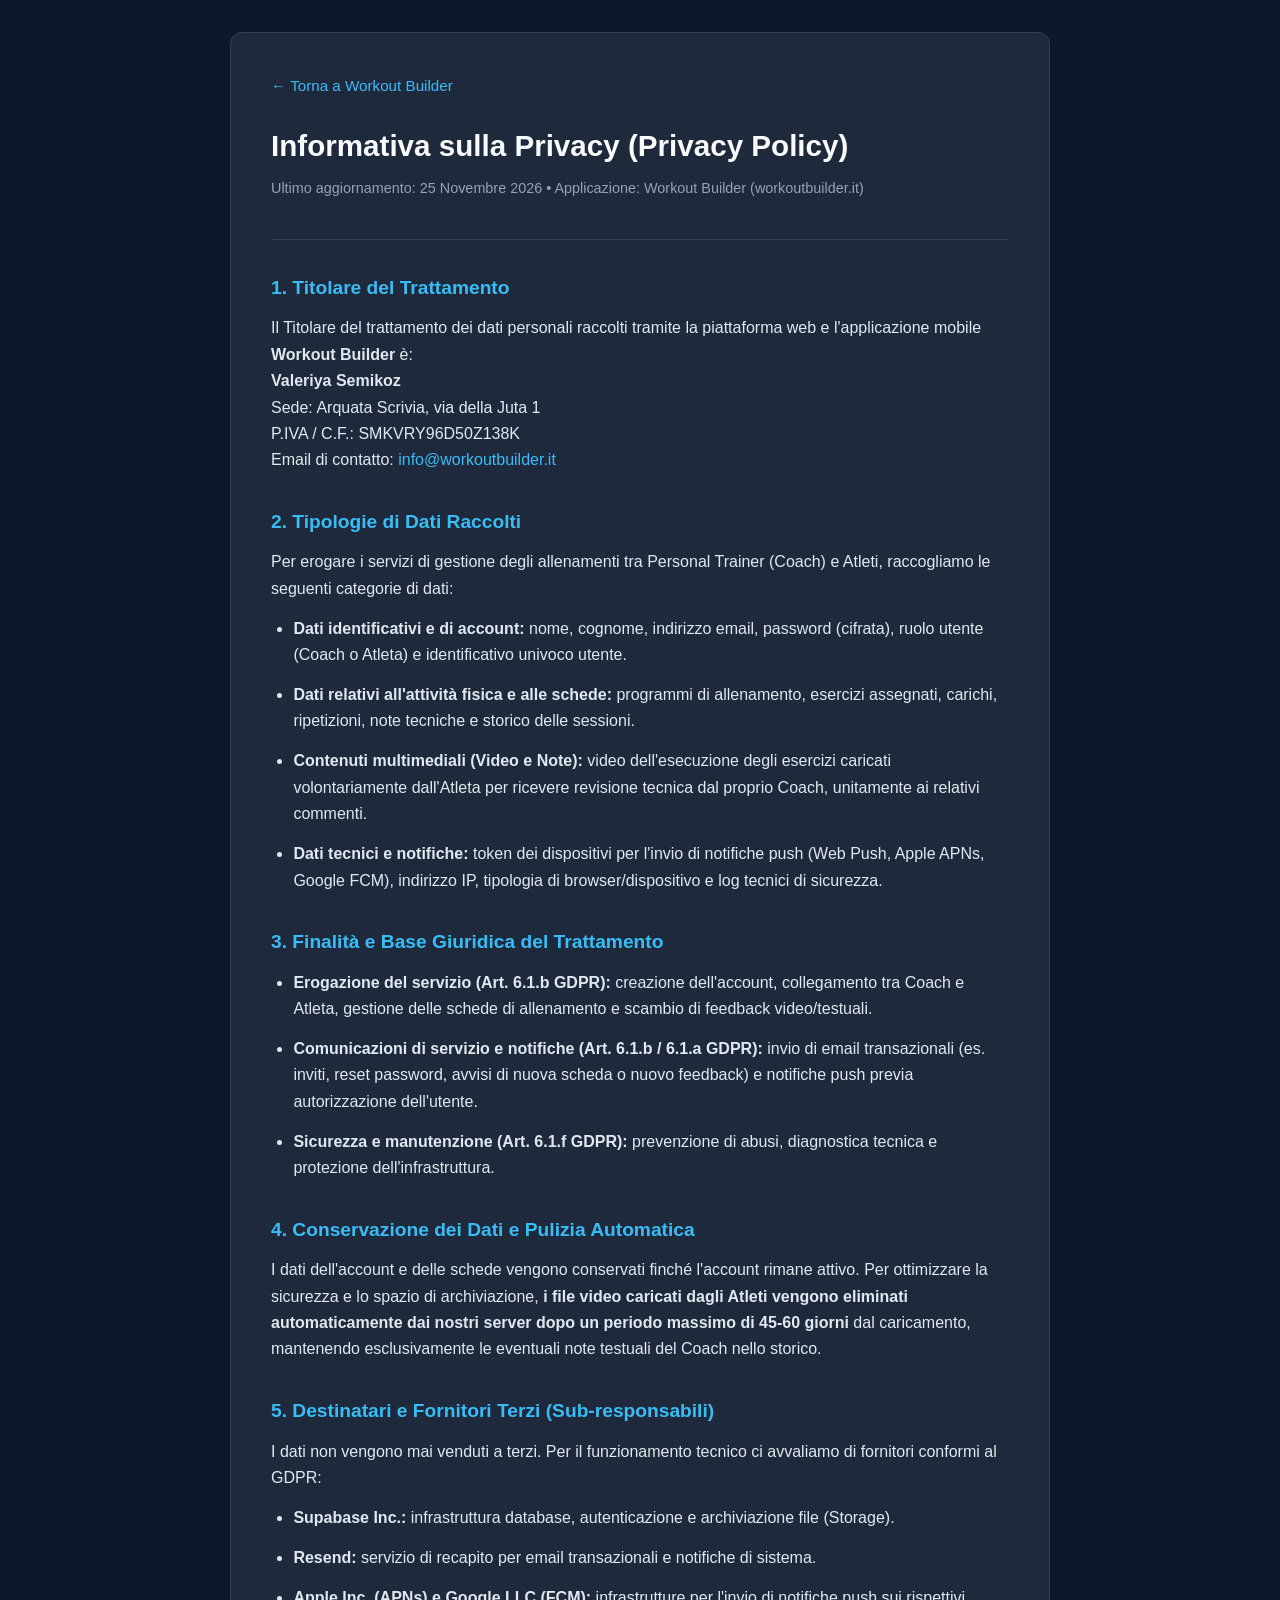
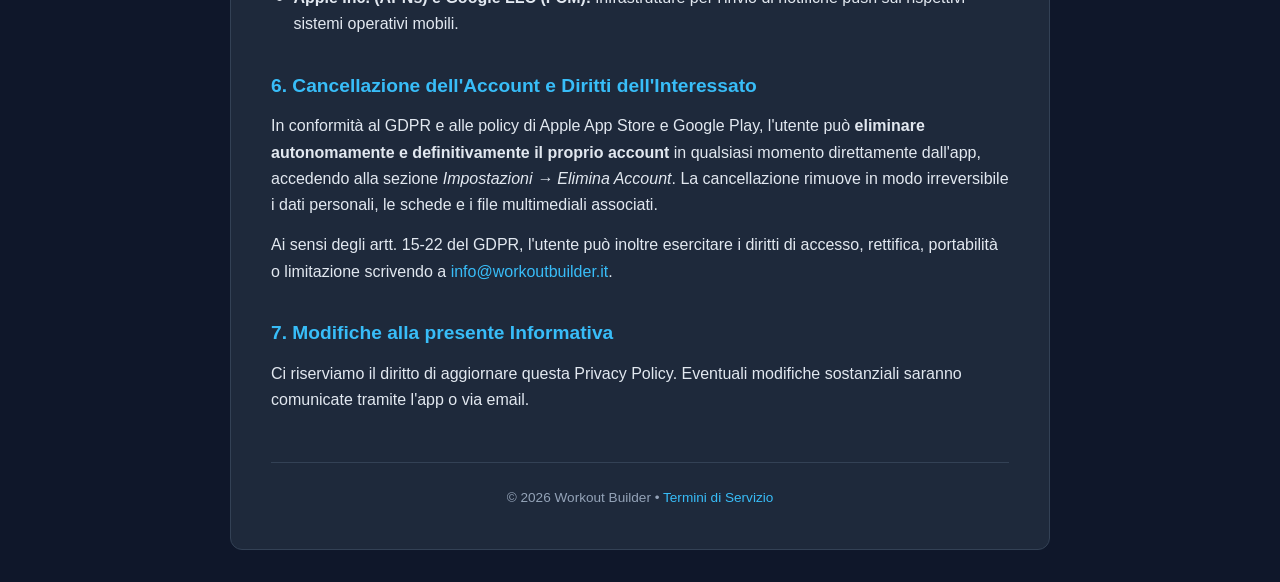
==== privacy.html @ 6d44335f "Create privacy.html" ====
<!DOCTYPE html>
<html lang="it">
<head>
  <meta charset="UTF-8" />
  <meta name="viewport" content="width=device-width, initial-scale=1.0" />
  <title>Privacy Policy — Workout Builder</title>
  <style>
    :root {
      --bg: #0f172a;
      --card: #1e293b;
      --text: #f8fafc;
      --muted: #94a3b8;
      --accent: #38bdf8;
      --border: #334155;
    }
    * { box-sizing: border-box; margin: 0; padding: 0; }
    body {
      font-family: -apple-system, BlinkMacSystemFont, "Segoe UI", Roboto, Helvetica, Arial, sans-serif;
      background-color: var(--bg);
      color: var(--text);
      line-height: 1.65;
      padding: 2rem 1rem;
    }
    .container {
      max-width: 820px;
      margin: 0 auto;
      background: var(--card);
      border: 1px solid var(--border);
      border-radius: 12px;
      padding: 2.5rem;
    }
    header {
      border-bottom: 1px solid var(--border);
      padding-bottom: 1.5rem;
      margin-bottom: 2rem;
    }
    h1 { font-size: 1.85rem; margin-bottom: 0.4rem; }
    .meta { color: var(--muted); font-size: 0.9rem; }
    h2 {
      font-size: 1.2rem;
      color: var(--accent);
      margin-top: 2rem;
      margin-bottom: 0.75rem;
    }
    p, li { color: #e2e8f0; margin-bottom: 0.85rem; }
    ul { padding-left: 1.4rem; margin-bottom: 1rem; }
    a { color: var(--accent); text-decoration: none; }
    a:hover { text-decoration: underline; }
    .back-link {
      display: inline-block;
      margin-bottom: 1.5rem;
      font-size: 0.95rem;
    }
    footer {
      margin-top: 3rem;
      padding-top: 1.5rem;
      border-top: 1px solid var(--border);
      color: var(--muted);
      font-size: 0.85rem;
      text-align: center;
    }
  </style>
</head>
<body>
  <div class="container">
    <a href="/" class="back-link">&larr; Torna a Workout Builder</a>

    <header>
      <h1>Informativa sulla Privacy (Privacy Policy)</h1>
      <p class="meta">Ultimo aggiornamento: 25 Novembre 2026 &bull; Applicazione: Workout Builder (workoutbuilder.it)</p>
    </header>

    <h2>1. Titolare del Trattamento</h2>
    <p>
      Il Titolare del trattamento dei dati personali raccolti tramite la piattaforma web e l'applicazione mobile <strong>Workout Builder</strong> è:<br />
      <strong>Valeriya Semikoz</strong><br />
      Sede: Arquata Scrivia, via della Juta 1<br />
      P.IVA / C.F.: SMKVRY96D50Z138K<br />
      Email di contatto: <a href="mailto:info@workoutbuilder.it">info@workoutbuilder.it</a>
    </p>

    <h2>2. Tipologie di Dati Raccolti</h2>
    <p>Per erogare i servizi di gestione degli allenamenti tra Personal Trainer (Coach) e Atleti, raccogliamo le seguenti categorie di dati:</p>
    <ul>
      <li><strong>Dati identificativi e di account:</strong> nome, cognome, indirizzo email, password (cifrata), ruolo utente (Coach o Atleta) e identificativo univoco utente.</li>
      <li><strong>Dati relativi all'attività fisica e alle schede:</strong> programmi di allenamento, esercizi assegnati, carichi, ripetizioni, note tecniche e storico delle sessioni.</li>
      <li><strong>Contenuti multimediali (Video e Note):</strong> video dell'esecuzione degli esercizi caricati volontariamente dall'Atleta per ricevere revisione tecnica dal proprio Coach, unitamente ai relativi commenti.</li>
      <li><strong>Dati tecnici e notifiche:</strong> token dei dispositivi per l'invio di notifiche push (Web Push, Apple APNs, Google FCM), indirizzo IP, tipologia di browser/dispositivo e log tecnici di sicurezza.</li>
    </ul>

    <h2>3. Finalità e Base Giuridica del Trattamento</h2>
    <ul>
      <li><strong>Erogazione del servizio (Art. 6.1.b GDPR):</strong> creazione dell'account, collegamento tra Coach e Atleta, gestione delle schede di allenamento e scambio di feedback video/testuali.</li>
      <li><strong>Comunicazioni di servizio e notifiche (Art. 6.1.b / 6.1.a GDPR):</strong> invio di email transazionali (es. inviti, reset password, avvisi di nuova scheda o nuovo feedback) e notifiche push previa autorizzazione dell'utente.</li>
      <li><strong>Sicurezza e manutenzione (Art. 6.1.f GDPR):</strong> prevenzione di abusi, diagnostica tecnica e protezione dell'infrastruttura.</li>
    </ul>

    <h2>4. Conservazione dei Dati e Pulizia Automatica</h2>
    <p>
      I dati dell'account e delle schede vengono conservati finché l'account rimane attivo. Per ottimizzare la sicurezza e lo spazio di archiviazione, <strong>i file video caricati dagli Atleti vengono eliminati automaticamente dai nostri server dopo un periodo massimo di 45-60 giorni</strong> dal caricamento, mantenendo esclusivamente le eventuali note testuali del Coach nello storico.
    </p>

    <h2>5. Destinatari e Fornitori Terzi (Sub-responsabili)</h2>
    <p>I dati non vengono mai venduti a terzi. Per il funzionamento tecnico ci avvaliamo di fornitori conformi al GDPR:</p>
    <ul>
      <li><strong>Supabase Inc.:</strong> infrastruttura database, autenticazione e archiviazione file (Storage).</li>
      <li><strong>Resend:</strong> servizio di recapito per email transazionali e notifiche di sistema.</li>
      <li><strong>Apple Inc. (APNs) e Google LLC (FCM):</strong> infrastrutture per l'invio di notifiche push sui rispettivi sistemi operativi mobili.</li>
    </ul>

    <h2>6. Cancellazione dell'Account e Diritti dell'Interessato</h2>
    <p>
      In conformità al GDPR e alle policy di Apple App Store e Google Play, l'utente può <strong>eliminare autonomamente e definitivamente il proprio account</strong> in qualsiasi momento direttamente dall'app, accedendo alla sezione <em>Impostazioni &rarr; Elimina Account</em>. La cancellazione rimuove in modo irreversibile i dati personali, le schede e i file multimediali associati.
    </p>
    <p>
      Ai sensi degli artt. 15-22 del GDPR, l'utente può inoltre esercitare i diritti di accesso, rettifica, portabilità o limitazione scrivendo a <a href="mailto:info@workoutbuilder.it">info@workoutbuilder.it</a>.
    </p>

    <h2>7. Modifiche alla presente Informativa</h2>
    <p>
      Ci riserviamo il diritto di aggiornare questa Privacy Policy. Eventuali modifiche sostanziali saranno comunicate tramite l'app o via email.
    </p>

    <footer>
      &copy; 2026 Workout Builder &bull; <a href="/terms.html">Termini di Servizio</a>
    </footer>
  </div>
</body>
</html>
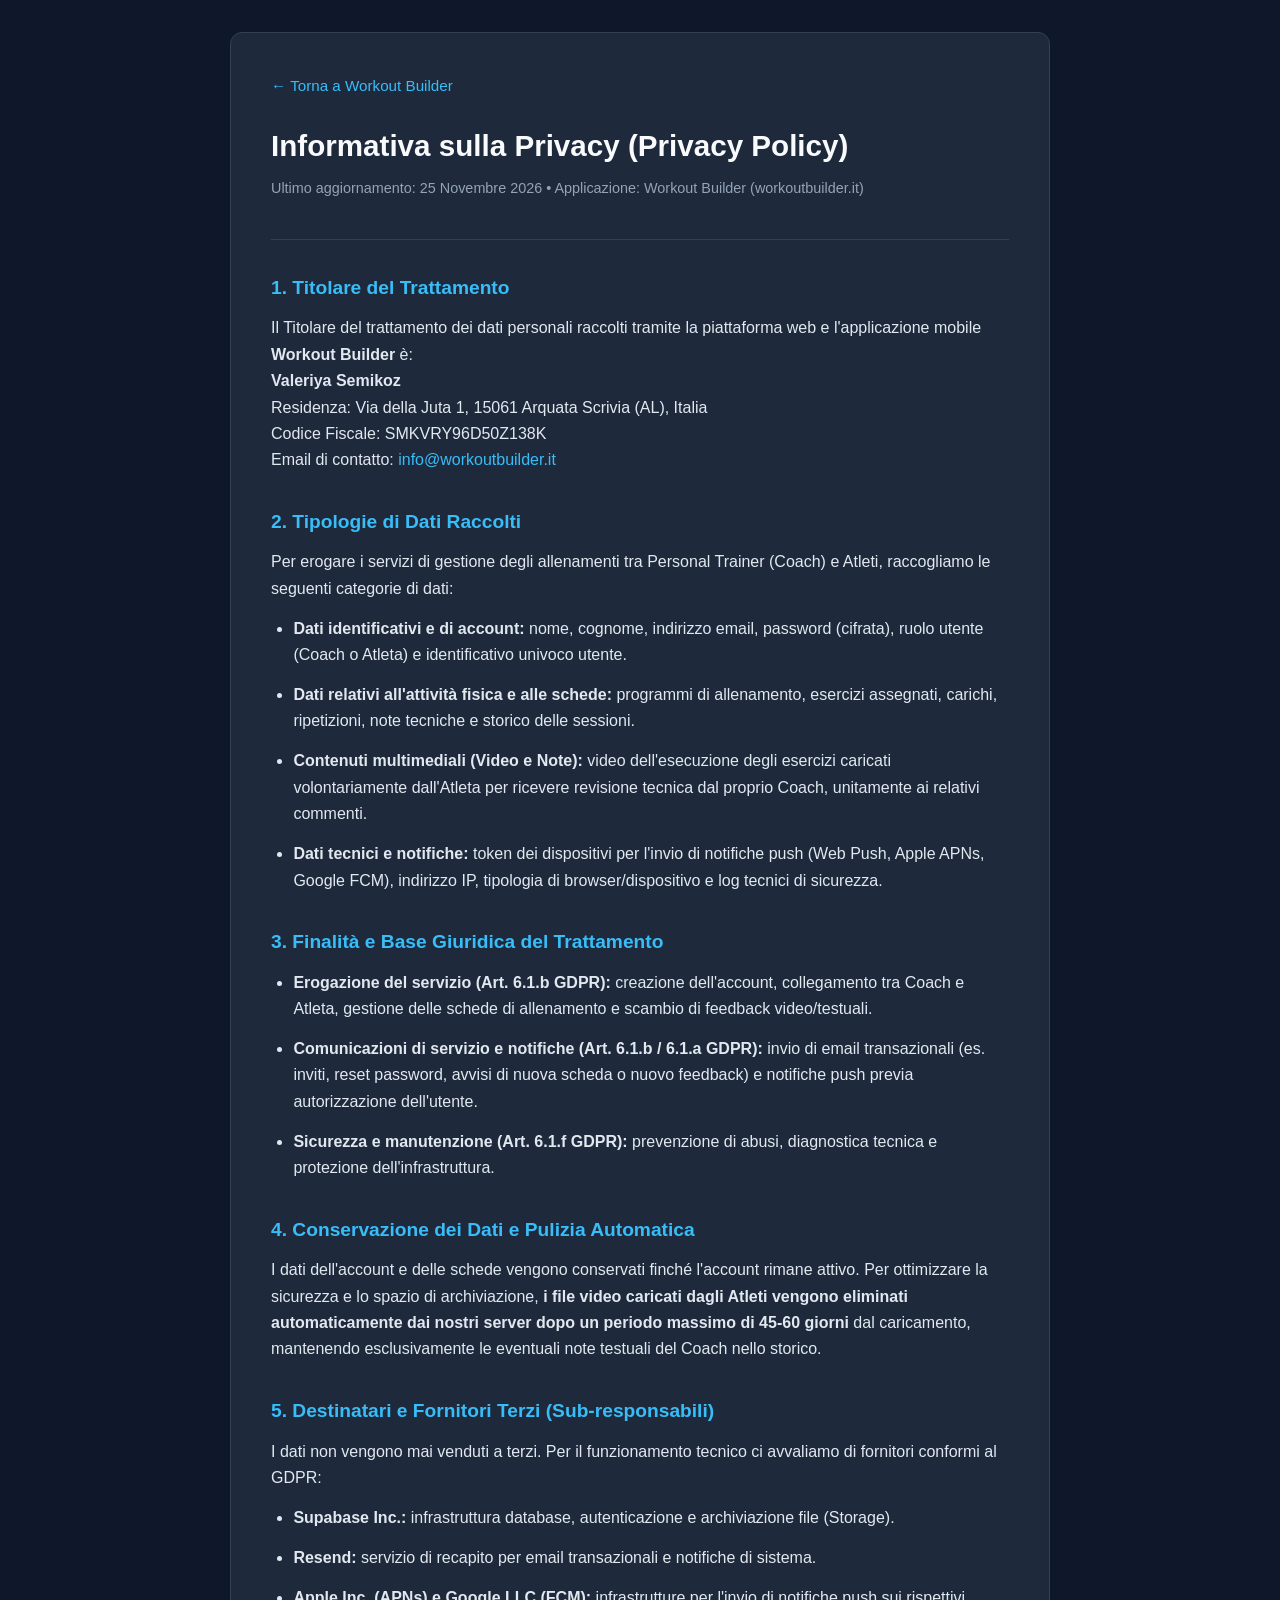
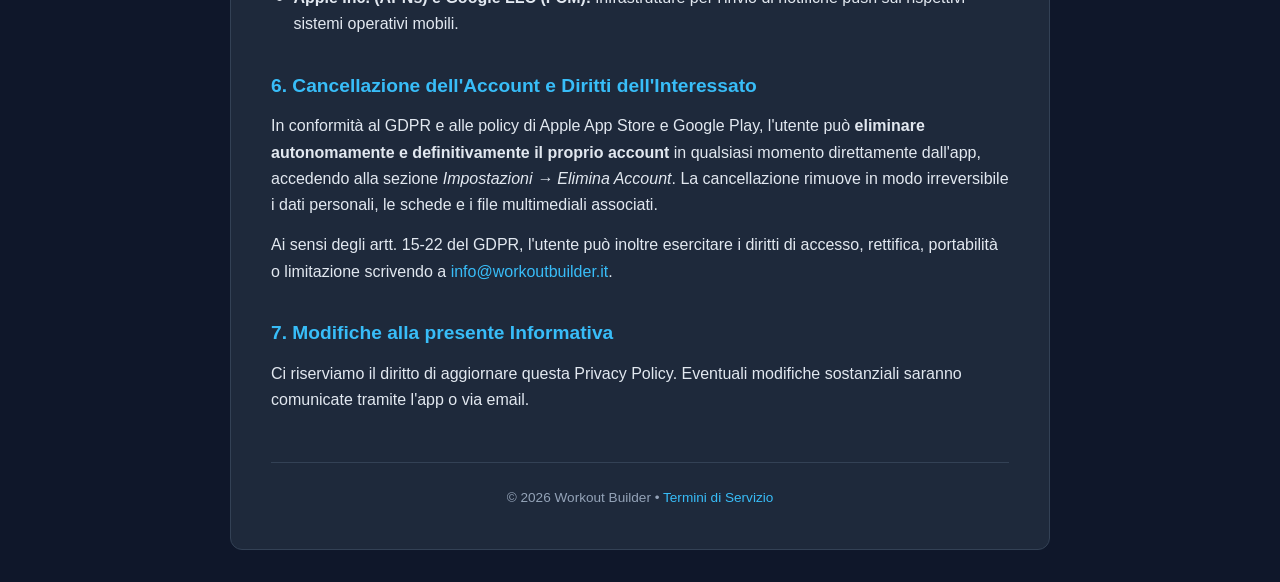
==== commit d60115d8: "Update privacy.html" ====
--- a/privacy.html
+++ b/privacy.html
@@ -74,8 +74,8 @@
     <p>
       Il Titolare del trattamento dei dati personali raccolti tramite la piattaforma web e l'applicazione mobile <strong>Workout Builder</strong> è:<br />
       <strong>Valeriya Semikoz</strong><br />
-      Sede: Arquata Scrivia, via della Juta 1<br />
-      P.IVA / C.F.: SMKVRY96D50Z138K<br />
+      Residenza: Via della Juta 1, 15061 Arquata Scrivia (AL), Italia<br />
+      Codice Fiscale: SMKVRY96D50Z138K<br />
       Email di contatto: <a href="mailto:info@workoutbuilder.it">info@workoutbuilder.it</a>
     </p>
 
